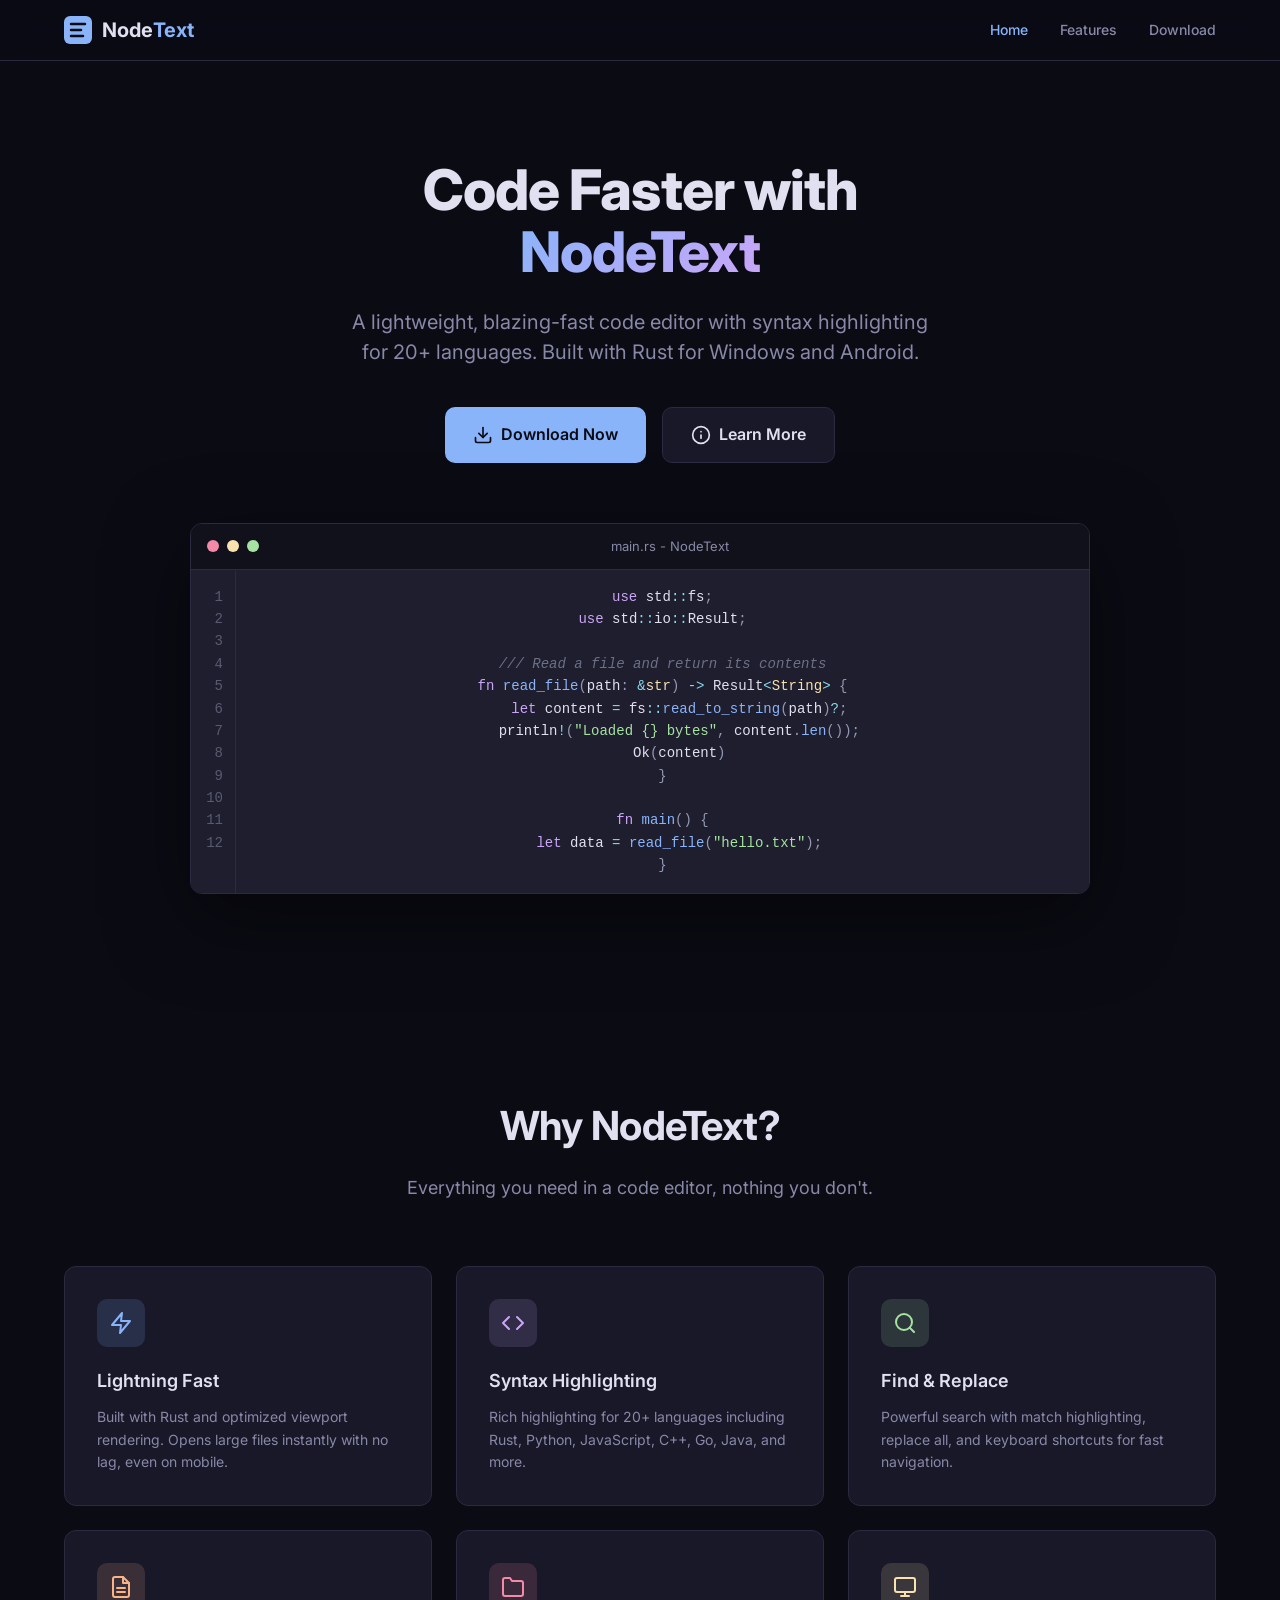
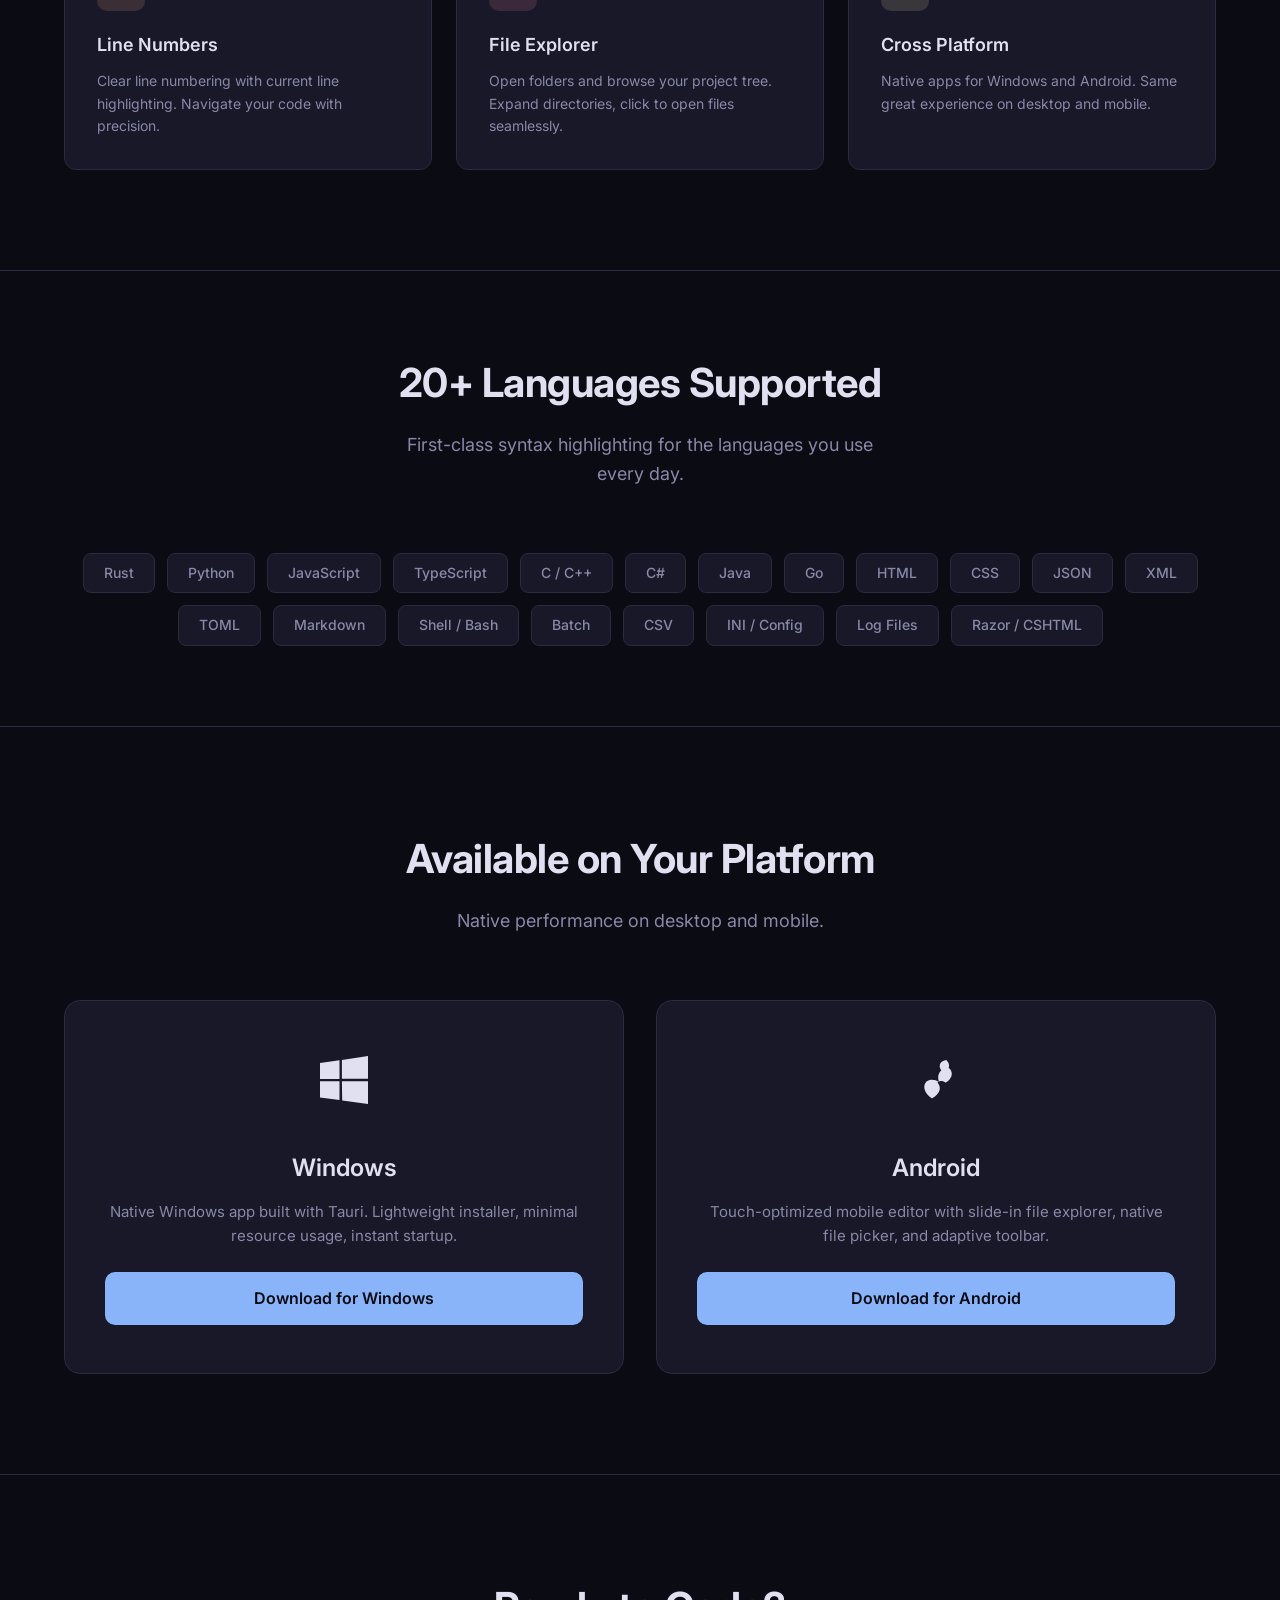
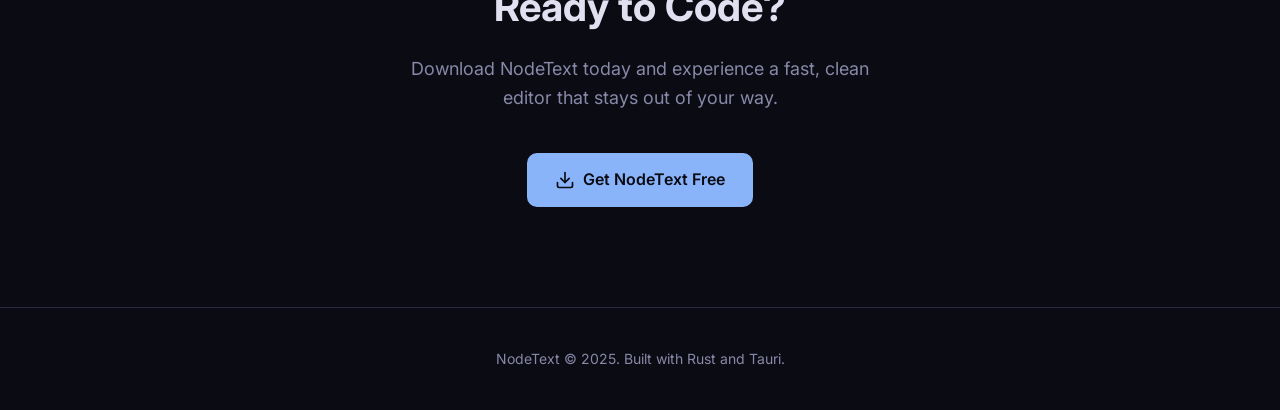
==== index.html @ 5e0522c5 "Add files via upload" ====
<!DOCTYPE html>
<html lang="en">
<head>
    <meta charset="UTF-8">
    <meta name="viewport" content="width=device-width, initial-scale=1.0">
    <title>NodeText - Lightweight Code Editor for Windows & Android</title>
    <meta name="description" content="NodeText is a fast, lightweight code editor with syntax highlighting, find & replace, word wrap, and file explorer. Available for Windows and Android.">
    <link rel="stylesheet" href="styles.css">
    <link rel="preconnect" href="https://fonts.googleapis.com">
    <link href="https://fonts.googleapis.com/css2?family=Inter:wght@400;500;600;700;800&display=swap" rel="stylesheet">
</head>
<body>
    <!-- Navigation -->
    <nav>
        <div class="container">
            <a href="index.html" class="nav-logo">
                <svg width="28" height="28" viewBox="0 0 28 28" fill="none"><rect width="28" height="28" rx="6" fill="#89b4fa"/><path d="M7 8h14M7 14h10M7 20h12" stroke="#0b0b14" stroke-width="2.5" stroke-linecap="round"/></svg>Node<span>Text</span>
            </a>
            <ul class="nav-links">
                <li><a href="index.html" class="active">Home</a></li>
                <li><a href="features.html">Features</a></li>
                <li><a href="download.html">Download</a></li>
            </ul>
        </div>
    </nav>

    <!-- Hero -->
    <section class="hero">
        <div class="container">
            <h1>Code Faster with<br><span class="highlight">NodeText</span></h1>
            <p>A lightweight, blazing-fast code editor with syntax highlighting for 20+ languages. Built with Rust for Windows and Android.</p>
            <div class="hero-buttons">
                <a href="download.html" class="btn btn-primary">
                    <svg viewBox="0 0 24 24" fill="none" stroke="currentColor" stroke-width="2" stroke-linecap="round" stroke-linejoin="round"><path d="M21 15v4a2 2 0 0 1-2 2H5a2 2 0 0 1-2-2v-4"/><polyline points="7 10 12 15 17 10"/><line x1="12" y1="15" x2="12" y2="3"/></svg>
                    Download Now
                </a>
                <a href="features.html" class="btn btn-secondary">
                    <svg viewBox="0 0 24 24" fill="none" stroke="currentColor" stroke-width="2" stroke-linecap="round" stroke-linejoin="round"><circle cx="12" cy="12" r="10"/><path d="M12 16v-4M12 8h.01"/></svg>
                    Learn More
                </a>
            </div>

            <!-- Editor Preview -->
            <div class="editor-preview">
                <div class="preview-titlebar">
                    <div class="preview-dot red"></div>
                    <div class="preview-dot yellow"></div>
                    <div class="preview-dot green"></div>
                    <span class="preview-title">main.rs - NodeText</span>
                </div>
                <div class="preview-body">
                    <div class="preview-lines">1<br>2<br>3<br>4<br>5<br>6<br>7<br>8<br>9<br>10<br>11<br>12</div>
                    <div class="preview-code">
<span class="kw">use</span> std<span class="op">::</span>fs<span class="pc">;</span><br>
<span class="kw">use</span> std<span class="op">::</span>io<span class="op">::</span>Result<span class="pc">;</span><br>
<br>
<span class="cm">/// Read a file and return its contents</span><br>
<span class="kw">fn</span> <span class="fn">read_file</span><span class="pc">(</span>path<span class="pc">:</span> <span class="op">&amp;</span><span class="ty">str</span><span class="pc">)</span> <span class="op">-&gt;</span> Result<span class="op">&lt;</span><span class="ty">String</span><span class="op">&gt;</span> <span class="pc">{</span><br>
&nbsp;&nbsp;&nbsp;&nbsp;<span class="kw">let</span> content <span class="op">=</span> fs<span class="op">::</span><span class="fn">read_to_string</span><span class="pc">(</span>path<span class="pc">)</span><span class="op">?</span><span class="pc">;</span><br>
&nbsp;&nbsp;&nbsp;&nbsp;println<span class="op">!</span><span class="pc">(</span><span class="str">"Loaded {} bytes"</span><span class="pc">,</span> content<span class="pc">.</span><span class="fn">len</span><span class="pc">())</span><span class="pc">;</span><br>
&nbsp;&nbsp;&nbsp;&nbsp;Ok<span class="pc">(</span>content<span class="pc">)</span><br>
<span class="pc">}</span><br>
<br>
<span class="kw">fn</span> <span class="fn">main</span><span class="pc">()</span> <span class="pc">{</span><br>
&nbsp;&nbsp;&nbsp;&nbsp;<span class="kw">let</span> data <span class="op">=</span> <span class="fn">read_file</span><span class="pc">(</span><span class="str">"hello.txt"</span><span class="pc">)</span><span class="pc">;</span><br>
<span class="pc">}</span>
                    </div>
                </div>
            </div>
        </div>
    </section>

    <!-- Features Overview -->
    <section class="features" id="features">
        <div class="container">
            <div class="section-header">
                <h2>Why NodeText?</h2>
                <p>Everything you need in a code editor, nothing you don't.</p>
            </div>
            <div class="features-grid">
                <div class="feature-card">
                    <div class="feature-icon blue">
                        <svg width="24" height="24" viewBox="0 0 24 24" fill="none" stroke="currentColor" stroke-width="2" stroke-linecap="round" stroke-linejoin="round"><polygon points="13 2 3 14 12 14 11 22 21 10 12 10 13 2"/></svg>
                    </div>
                    <h3>Lightning Fast</h3>
                    <p>Built with Rust and optimized viewport rendering. Opens large files instantly with no lag, even on mobile.</p>
                </div>
                <div class="feature-card">
                    <div class="feature-icon purple">
                        <svg width="24" height="24" viewBox="0 0 24 24" fill="none" stroke="currentColor" stroke-width="2" stroke-linecap="round" stroke-linejoin="round"><polyline points="16 18 22 12 16 6"/><polyline points="8 6 2 12 8 18"/></svg>
                    </div>
                    <h3>Syntax Highlighting</h3>
                    <p>Rich highlighting for 20+ languages including Rust, Python, JavaScript, C++, Go, Java, and more.</p>
                </div>
                <div class="feature-card">
                    <div class="feature-icon green">
                        <svg width="24" height="24" viewBox="0 0 24 24" fill="none" stroke="currentColor" stroke-width="2" stroke-linecap="round" stroke-linejoin="round"><circle cx="11" cy="11" r="8"/><line x1="21" y1="21" x2="16.65" y2="16.65"/></svg>
                    </div>
                    <h3>Find & Replace</h3>
                    <p>Powerful search with match highlighting, replace all, and keyboard shortcuts for fast navigation.</p>
                </div>
                <div class="feature-card">
                    <div class="feature-icon orange">
                        <svg width="24" height="24" viewBox="0 0 24 24" fill="none" stroke="currentColor" stroke-width="2" stroke-linecap="round" stroke-linejoin="round"><path d="M14 2H6a2 2 0 0 0-2 2v16a2 2 0 0 0 2 2h12a2 2 0 0 0 2-2V8z"/><polyline points="14 2 14 8 20 8"/><line x1="16" y1="13" x2="8" y2="13"/><line x1="16" y1="17" x2="8" y2="17"/></svg>
                    </div>
                    <h3>Line Numbers</h3>
                    <p>Clear line numbering with current line highlighting. Navigate your code with precision.</p>
                </div>
                <div class="feature-card">
                    <div class="feature-icon pink">
                        <svg width="24" height="24" viewBox="0 0 24 24" fill="none" stroke="currentColor" stroke-width="2" stroke-linecap="round" stroke-linejoin="round"><path d="M22 19a2 2 0 0 1-2 2H4a2 2 0 0 1-2-2V5a2 2 0 0 1 2-2h5l2 3h9a2 2 0 0 1 2 2z"/></svg>
                    </div>
                    <h3>File Explorer</h3>
                    <p>Open folders and browse your project tree. Expand directories, click to open files seamlessly.</p>
                </div>
                <div class="feature-card">
                    <div class="feature-icon yellow">
                        <svg width="24" height="24" viewBox="0 0 24 24" fill="none" stroke="currentColor" stroke-width="2" stroke-linecap="round" stroke-linejoin="round"><rect x="2" y="3" width="20" height="14" rx="2" ry="2"/><line x1="8" y1="21" x2="16" y2="21"/><line x1="12" y1="17" x2="12" y2="21"/></svg>
                    </div>
                    <h3>Cross Platform</h3>
                    <p>Native apps for Windows and Android. Same great experience on desktop and mobile.</p>
                </div>
            </div>
        </div>
    </section>

    <!-- Languages -->
    <section class="languages">
        <div class="container">
            <div class="section-header">
                <h2>20+ Languages Supported</h2>
                <p>First-class syntax highlighting for the languages you use every day.</p>
            </div>
            <div class="lang-tags">
                <span class="lang-tag">Rust</span>
                <span class="lang-tag">Python</span>
                <span class="lang-tag">JavaScript</span>
                <span class="lang-tag">TypeScript</span>
                <span class="lang-tag">C / C++</span>
                <span class="lang-tag">C#</span>
                <span class="lang-tag">Java</span>
                <span class="lang-tag">Go</span>
                <span class="lang-tag">HTML</span>
                <span class="lang-tag">CSS</span>
                <span class="lang-tag">JSON</span>
                <span class="lang-tag">XML</span>
                <span class="lang-tag">TOML</span>
                <span class="lang-tag">Markdown</span>
                <span class="lang-tag">Shell / Bash</span>
                <span class="lang-tag">Batch</span>
                <span class="lang-tag">CSV</span>
                <span class="lang-tag">INI / Config</span>
                <span class="lang-tag">Log Files</span>
                <span class="lang-tag">Razor / CSHTML</span>
            </div>
        </div>
    </section>

    <!-- Platforms -->
    <section class="platforms">
        <div class="container">
            <div class="section-header">
                <h2>Available on Your Platform</h2>
                <p>Native performance on desktop and mobile.</p>
            </div>
            <div class="platform-cards">
                <div class="platform-card">
                    <div class="icon">
                        <svg width="48" height="48" viewBox="0 0 24 24" fill="currentColor"><path d="M0 3.449L9.75 2.1v9.451H0m10.949-9.602L24 0v11.4H10.949M0 12.6h9.75v9.451L0 20.699M10.949 12.6H24V24l-12.9-1.801"/></svg>
                    </div>
                    <h3>Windows</h3>
                    <p>Native Windows app built with Tauri. Lightweight installer, minimal resource usage, instant startup.</p>
                    <a href="download.html" class="btn btn-primary">Download for Windows</a>
                </div>
                <div class="platform-card">
                    <div class="icon">
                        <svg width="48" height="48" viewBox="0 0 24 24" fill="currentColor"><path d="M17.523 2c-.477.01-.96.085-1.424.233-1.087.347-1.79.984-2.097 1.882a2.93 2.93 0 0 0 .007 1.882c.143.424.358.826.64 1.16-.355.36-.726.808-1.025 1.392-.59 1.15-.77 2.608-.135 4.483-1.24-.784-2.587-1.17-3.8-1.1-1.258.073-2.345.606-2.976 1.588-.63.98-.744 2.218-.265 3.544.47 1.303 1.528 2.7 3.255 3.96a.5.5 0 0 0 .575.012c1.486-.88 2.478-1.868 3.04-2.87.547-.977.685-1.96.502-2.836-.173-.83-.596-1.543-1.107-2.09.394-.373.87-.627 1.43-.723.7-.12 1.515.06 2.41.65a.5.5 0 0 0 .571-.007c1.363-.932 2.192-1.953 2.555-3.04.356-1.065.247-2.142-.265-3.044a.5.5 0 0 0-.036-.057c-.3-.41-.667-.715-1.065-.97.18-.485.26-.988.222-1.486-.065-.844-.437-1.652-1.162-2.2A3.028 3.028 0 0 0 17.523 2z"/></svg>
                    </div>
                    <h3>Android</h3>
                    <p>Touch-optimized mobile editor with slide-in file explorer, native file picker, and adaptive toolbar.</p>
                    <a href="download.html" class="btn btn-primary">Download for Android</a>
                </div>
            </div>
        </div>
    </section>

    <!-- CTA -->
    <section class="cta">
        <div class="container">
            <h2>Ready to Code?</h2>
            <p>Download NodeText today and experience a fast, clean editor that stays out of your way.</p>
            <a href="download.html" class="btn btn-primary">
                <svg viewBox="0 0 24 24" fill="none" stroke="currentColor" stroke-width="2" stroke-linecap="round" stroke-linejoin="round"><path d="M21 15v4a2 2 0 0 1-2 2H5a2 2 0 0 1-2-2v-4"/><polyline points="7 10 12 15 17 10"/><line x1="12" y1="15" x2="12" y2="3"/></svg>
                Get NodeText Free
            </a>
        </div>
    </section>

    <!-- Footer -->
    <footer>
        <div class="container">
            <p>NodeText &copy; 2025. Built with Rust and Tauri.</p>
        </div>
    </footer>
</body>
</html>
---- styles.css ----
* {
    margin: 0;
    padding: 0;
    box-sizing: border-box;
}

:root {
    --bg: #0b0b14;
    --surface: #12121f;
    --card: #181828;
    --border: #2a2a40;
    --text: #e0e0f0;
    --text-dim: #8888a8;
    --accent: #89b4fa;
    --accent-hover: #a8ccff;
    --green: #a6e3a1;
    --purple: #cba6f7;
    --orange: #fab387;
    --pink: #f38ba8;
    --yellow: #f9e2af;
    --font: 'Inter', -apple-system, BlinkMacSystemFont, 'Segoe UI', sans-serif;
    --mono: 'Cascadia Code', 'Fira Code', 'JetBrains Mono', 'Consolas', monospace;
}

html {
    scroll-behavior: smooth;
}

body {
    background: var(--bg);
    color: var(--text);
    font-family: var(--font);
    line-height: 1.6;
    -webkit-font-smoothing: antialiased;
}

a {
    color: var(--accent);
    text-decoration: none;
    transition: color 0.2s;
}

a:hover {
    color: var(--accent-hover);
}

/* Navigation */
nav {
    position: fixed;
    top: 0;
    left: 0;
    right: 0;
    z-index: 100;
    background: rgba(11, 11, 20, 0.85);
    backdrop-filter: blur(12px);
    -webkit-backdrop-filter: blur(12px);
    border-bottom: 1px solid var(--border);
}

nav .container {
    display: flex;
    align-items: center;
    justify-content: space-between;
    padding: 0 24px;
    height: 60px;
    max-width: 1200px;
    margin: 0 auto;
}

.nav-logo {
    display: flex;
    align-items: center;
    font-size: 20px;
    font-weight: 700;
    color: var(--text);
}

.nav-logo svg {
    margin-right: 10px;
}

.nav-logo span {
    color: var(--accent);
}

.nav-links {
    display: flex;
    align-items: center;
    gap: 32px;
    list-style: none;
}

.nav-links a {
    color: var(--text-dim);
    font-size: 14px;
    font-weight: 500;
    transition: color 0.2s;
}

.nav-links a:hover {
    color: var(--text);
}

.nav-links a.active {
    color: var(--accent);
}

/* Container */
.container {
    max-width: 1200px;
    margin: 0 auto;
    padding: 0 24px;
}

/* Hero */
.hero {
    padding: 160px 0 100px;
    text-align: center;
}

.hero h1 {
    font-size: 56px;
    font-weight: 800;
    line-height: 1.1;
    margin-bottom: 24px;
    letter-spacing: -1px;
}

.hero h1 .highlight {
    background: linear-gradient(135deg, var(--accent), var(--purple));
    -webkit-background-clip: text;
    -webkit-text-fill-color: transparent;
    background-clip: text;
}

.hero p {
    font-size: 20px;
    color: var(--text-dim);
    max-width: 600px;
    margin: 0 auto 40px;
    line-height: 1.5;
}

.hero-buttons {
    display: flex;
    gap: 16px;
    justify-content: center;
    flex-wrap: wrap;
}

.btn {
    display: inline-flex;
    align-items: center;
    gap: 8px;
    padding: 14px 28px;
    border-radius: 10px;
    font-size: 16px;
    font-weight: 600;
    cursor: pointer;
    transition: all 0.2s;
    border: none;
    text-decoration: none;
}

.btn-primary {
    background: var(--accent);
    color: #0b0b14;
}

.btn-primary:hover {
    background: var(--accent-hover);
    color: #0b0b14;
    transform: translateY(-2px);
    box-shadow: 0 8px 24px rgba(137, 180, 250, 0.3);
}

.btn-secondary {
    background: var(--card);
    color: var(--text);
    border: 1px solid var(--border);
}

.btn-secondary:hover {
    border-color: var(--accent);
    color: var(--accent);
    transform: translateY(-2px);
}

.btn svg {
    width: 20px;
    height: 20px;
}

/* Editor Preview */
.editor-preview {
    max-width: 900px;
    margin: 60px auto 0;
    border-radius: 12px;
    overflow: hidden;
    border: 1px solid var(--border);
    box-shadow: 0 24px 80px rgba(0, 0, 0, 0.5);
}

.preview-titlebar {
    display: flex;
    align-items: center;
    gap: 8px;
    padding: 12px 16px;
    background: #11111b;
    border-bottom: 1px solid var(--border);
}

.preview-dot {
    width: 12px;
    height: 12px;
    border-radius: 50%;
}

.preview-dot.red { background: #f38ba8; }
.preview-dot.yellow { background: #f9e2af; }
.preview-dot.green { background: #a6e3a1; }

.preview-title {
    flex: 1;
    text-align: center;
    font-size: 13px;
    color: var(--text-dim);
}

.preview-body {
    display: flex;
    background: #1e1e2e;
    min-height: 300px;
}

.preview-lines {
    padding: 16px 12px 16px 8px;
    text-align: right;
    color: #585b70;
    font-family: var(--mono);
    font-size: 14px;
    line-height: 1.6;
    user-select: none;
    border-right: 1px solid var(--border);
    min-width: 45px;
}

.preview-code {
    flex: 1;
    padding: 16px;
    font-family: var(--mono);
    font-size: 14px;
    line-height: 1.6;
    overflow-x: auto;
}

.preview-code .kw { color: var(--purple); }
.preview-code .fn { color: var(--accent); }
.preview-code .str { color: var(--green); }
.preview-code .num { color: var(--orange); }
.preview-code .cm { color: #6c7086; font-style: italic; }
.preview-code .ty { color: var(--yellow); }
.preview-code .op { color: #89dceb; }
.preview-code .pc { color: #9399b2; }

/* Features Section */
.features {
    padding: 100px 0;
}

.section-header {
    text-align: center;
    margin-bottom: 64px;
}

.section-header h2 {
    font-size: 40px;
    font-weight: 700;
    margin-bottom: 16px;
    letter-spacing: -0.5px;
}

.section-header p {
    font-size: 18px;
    color: var(--text-dim);
    max-width: 500px;
    margin: 0 auto;
}

.features-grid {
    display: grid;
    grid-template-columns: repeat(3, 1fr);
    gap: 24px;
}

.feature-card {
    background: var(--card);
    border: 1px solid var(--border);
    border-radius: 12px;
    padding: 32px;
    transition: all 0.3s;
}

.feature-card:hover {
    border-color: var(--accent);
    transform: translateY(-4px);
    box-shadow: 0 12px 40px rgba(137, 180, 250, 0.1);
}

.feature-icon {
    width: 48px;
    height: 48px;
    border-radius: 10px;
    display: flex;
    align-items: center;
    justify-content: center;
    margin-bottom: 20px;
    font-size: 24px;
}

.feature-icon.blue { background: rgba(137, 180, 250, 0.15); color: var(--accent); }
.feature-icon.green { background: rgba(166, 227, 161, 0.15); color: var(--green); }
.feature-icon.purple { background: rgba(203, 166, 247, 0.15); color: var(--purple); }
.feature-icon.orange { background: rgba(250, 179, 135, 0.15); color: var(--orange); }
.feature-icon.pink { background: rgba(243, 139, 168, 0.15); color: var(--pink); }
.feature-icon.yellow { background: rgba(249, 226, 175, 0.15); color: var(--yellow); }

.feature-card h3 {
    font-size: 18px;
    font-weight: 600;
    margin-bottom: 10px;
}

.feature-card p {
    font-size: 14px;
    color: var(--text-dim);
    line-height: 1.6;
}

/* Languages Section */
.languages {
    padding: 80px 0;
    border-top: 1px solid var(--border);
}

.lang-tags {
    display: flex;
    flex-wrap: wrap;
    gap: 12px;
    justify-content: center;
    margin-top: 40px;
}

.lang-tag {
    padding: 8px 20px;
    background: var(--card);
    border: 1px solid var(--border);
    border-radius: 8px;
    font-size: 14px;
    font-weight: 500;
    color: var(--text-dim);
    transition: all 0.2s;
}

.lang-tag:hover {
    border-color: var(--accent);
    color: var(--accent);
}

/* Platforms Section */
.platforms {
    padding: 100px 0;
    border-top: 1px solid var(--border);
}

.platform-cards {
    display: grid;
    grid-template-columns: repeat(2, 1fr);
    gap: 32px;
    margin-top: 48px;
}

.platform-card {
    background: var(--card);
    border: 1px solid var(--border);
    border-radius: 16px;
    padding: 48px 40px;
    text-align: center;
    transition: all 0.3s;
}

.platform-card:hover {
    border-color: var(--accent);
    box-shadow: 0 12px 40px rgba(137, 180, 250, 0.1);
}

.platform-card .icon {
    font-size: 48px;
    margin-bottom: 24px;
}

.platform-card h3 {
    font-size: 24px;
    font-weight: 600;
    margin-bottom: 12px;
}

.platform-card p {
    color: var(--text-dim);
    font-size: 15px;
    margin-bottom: 24px;
    line-height: 1.6;
}

.platform-card .btn {
    width: 100%;
    justify-content: center;
}

/* CTA Section */
.cta {
    padding: 100px 0;
    text-align: center;
    border-top: 1px solid var(--border);
}

.cta h2 {
    font-size: 40px;
    font-weight: 700;
    margin-bottom: 16px;
}

.cta p {
    font-size: 18px;
    color: var(--text-dim);
    margin-bottom: 40px;
    max-width: 500px;
    margin-left: auto;
    margin-right: auto;
}

/* Footer */
footer {
    padding: 40px 0;
    border-top: 1px solid var(--border);
    text-align: center;
}

footer p {
    font-size: 14px;
    color: var(--text-dim);
}

footer a {
    color: var(--text-dim);
}

footer a:hover {
    color: var(--accent);
}

/* Responsive */
@media (max-width: 768px) {
    .hero h1 {
        font-size: 36px;
    }

    .hero p {
        font-size: 16px;
    }

    .features-grid {
        grid-template-columns: 1fr;
    }

    .platform-cards {
        grid-template-columns: 1fr;
    }

    .nav-links {
        gap: 20px;
    }

    .section-header h2 {
        font-size: 28px;
    }

    .editor-preview {
        margin: 40px 16px 0;
    }

    .preview-code {
        font-size: 12px;
    }
}

@media (max-width: 480px) {
    .hero h1 {
        font-size: 28px;
    }

    .nav-links {
        display: none;
    }

    .hero-buttons {
        flex-direction: column;
        align-items: center;
    }

    .btn {
        width: 100%;
        justify-content: center;
    }
}
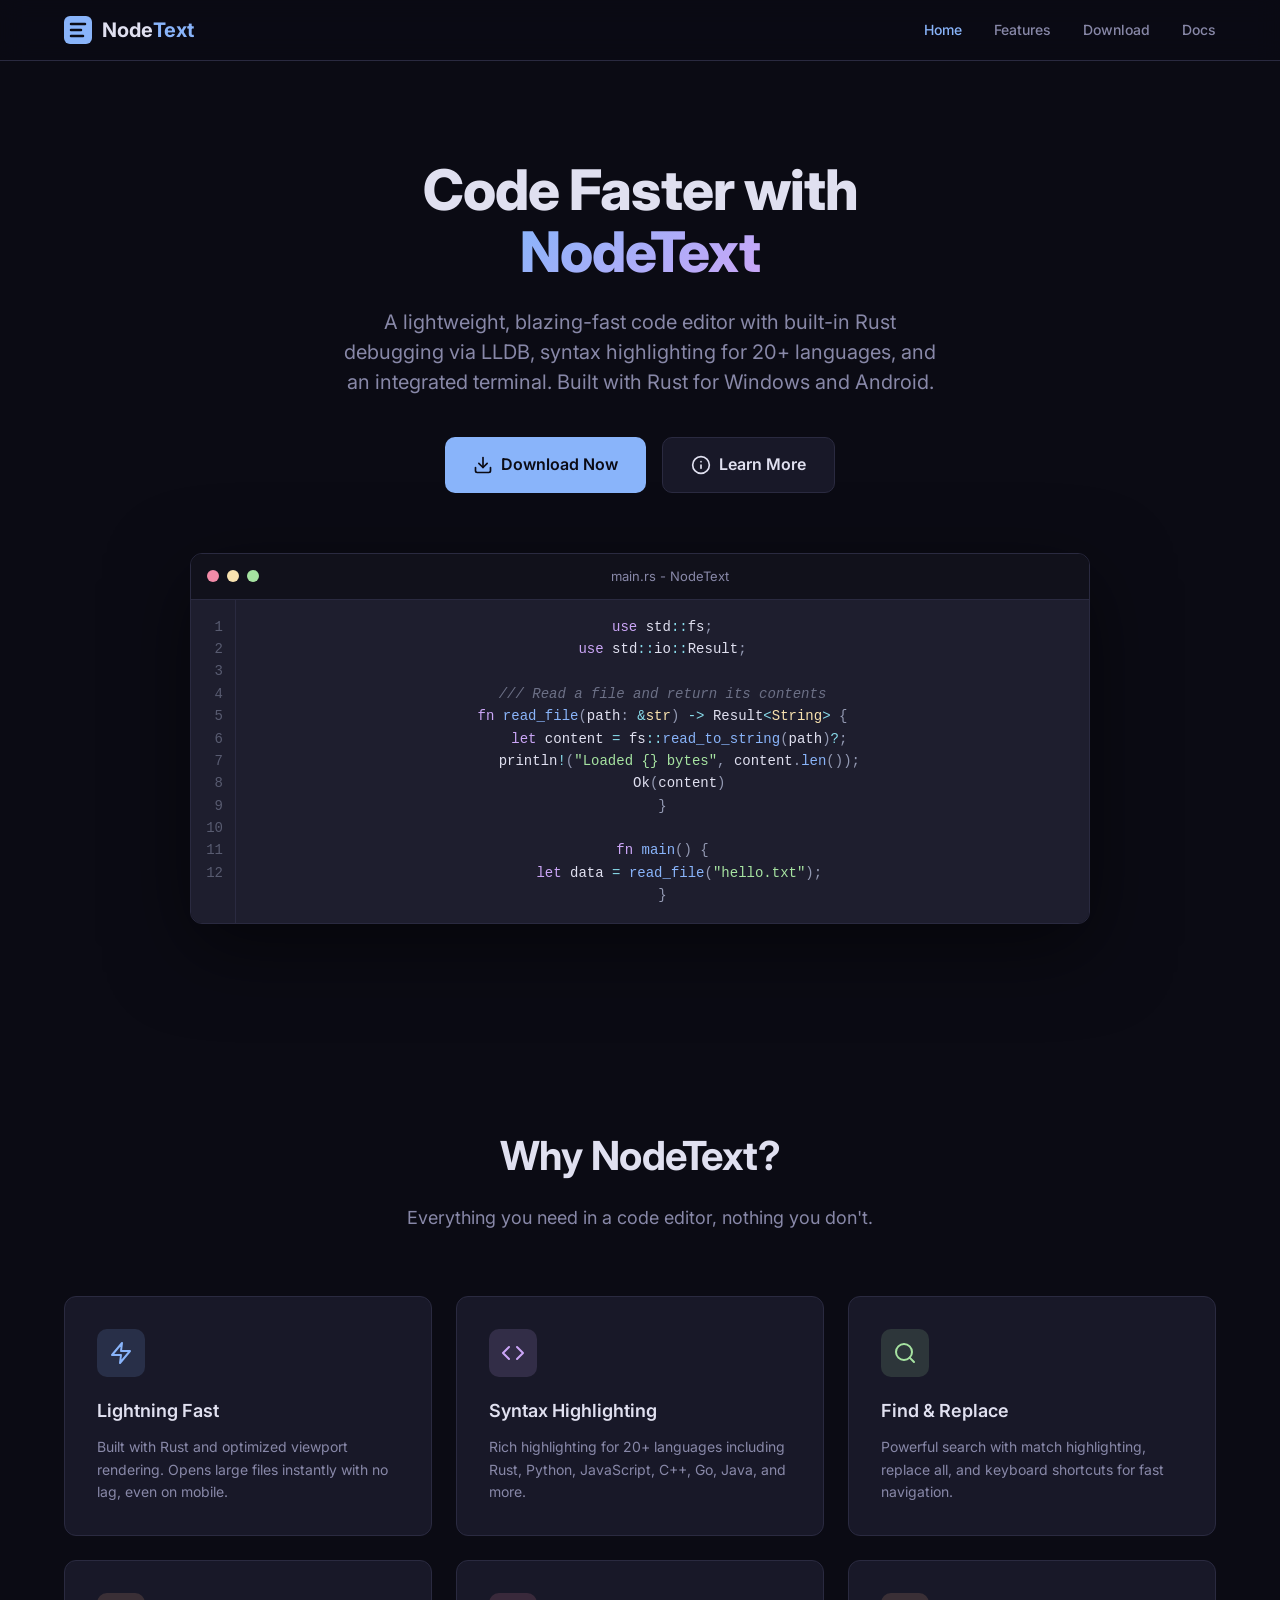
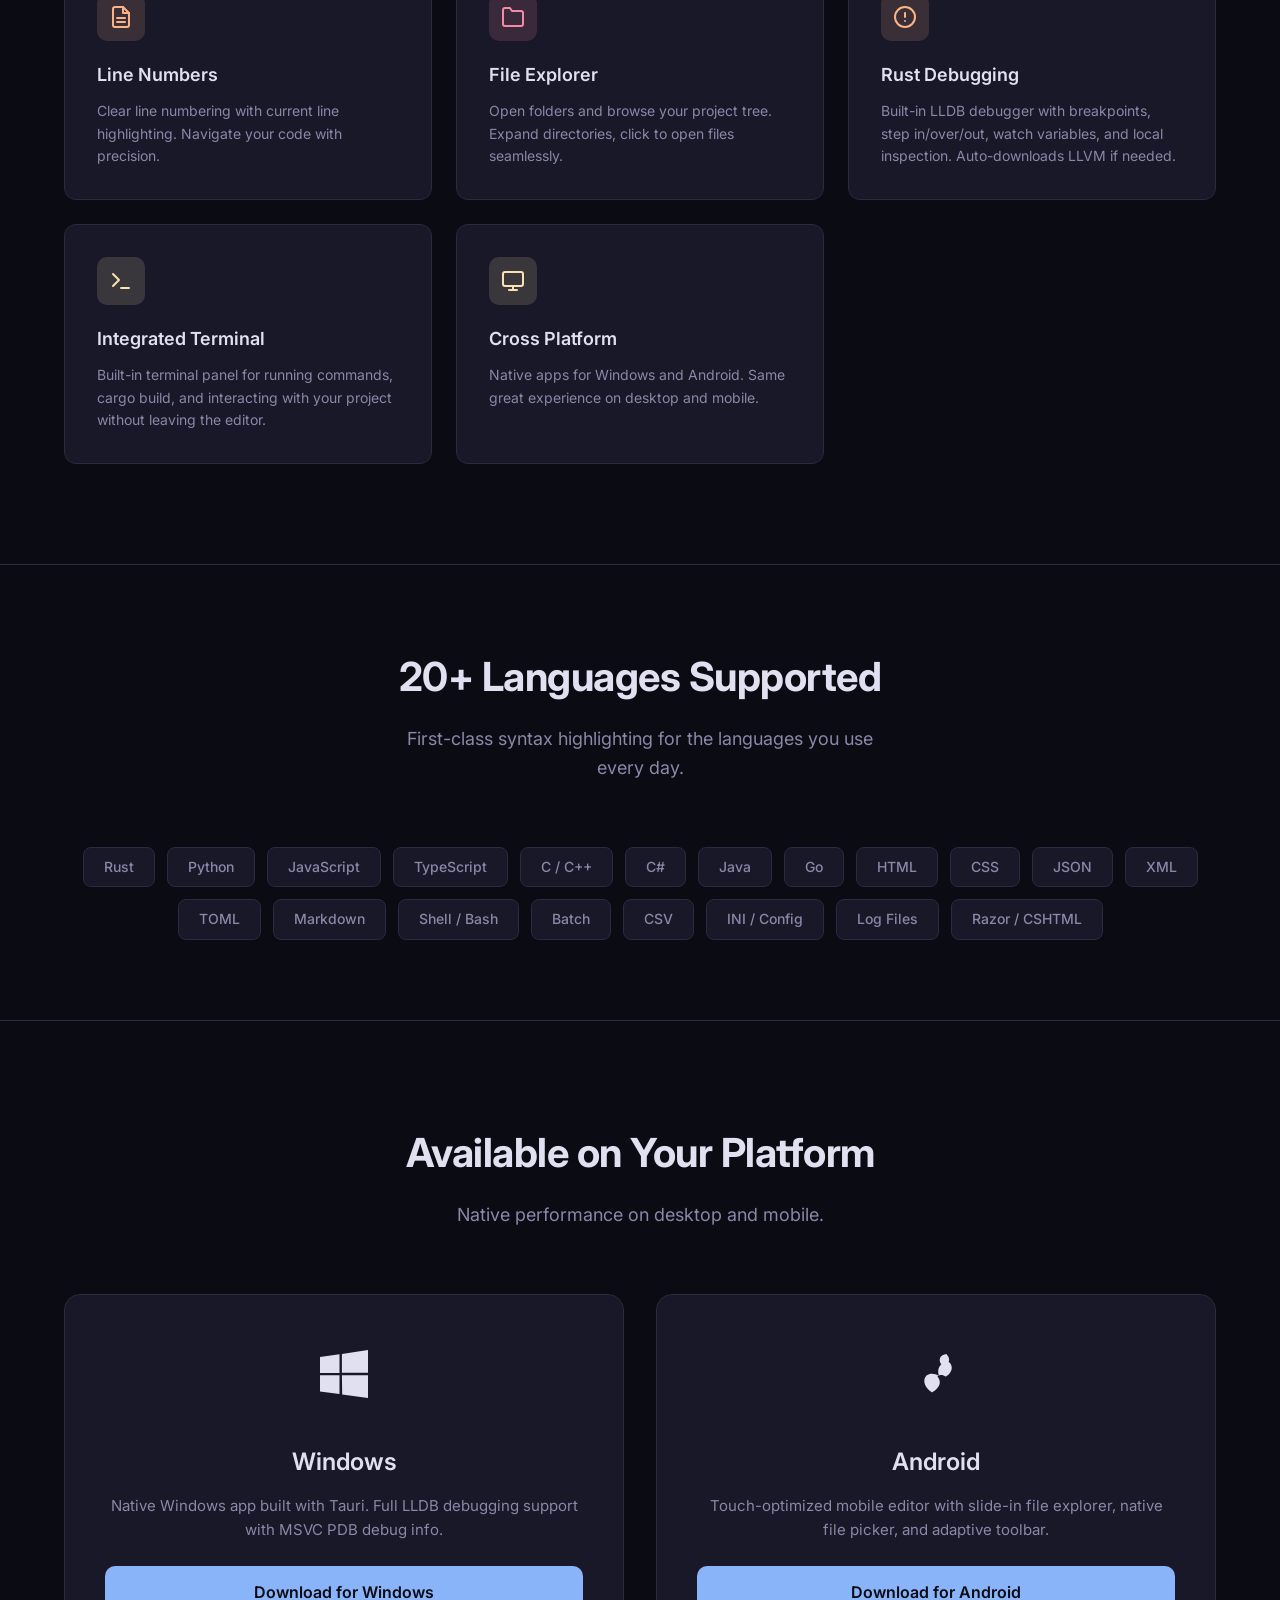
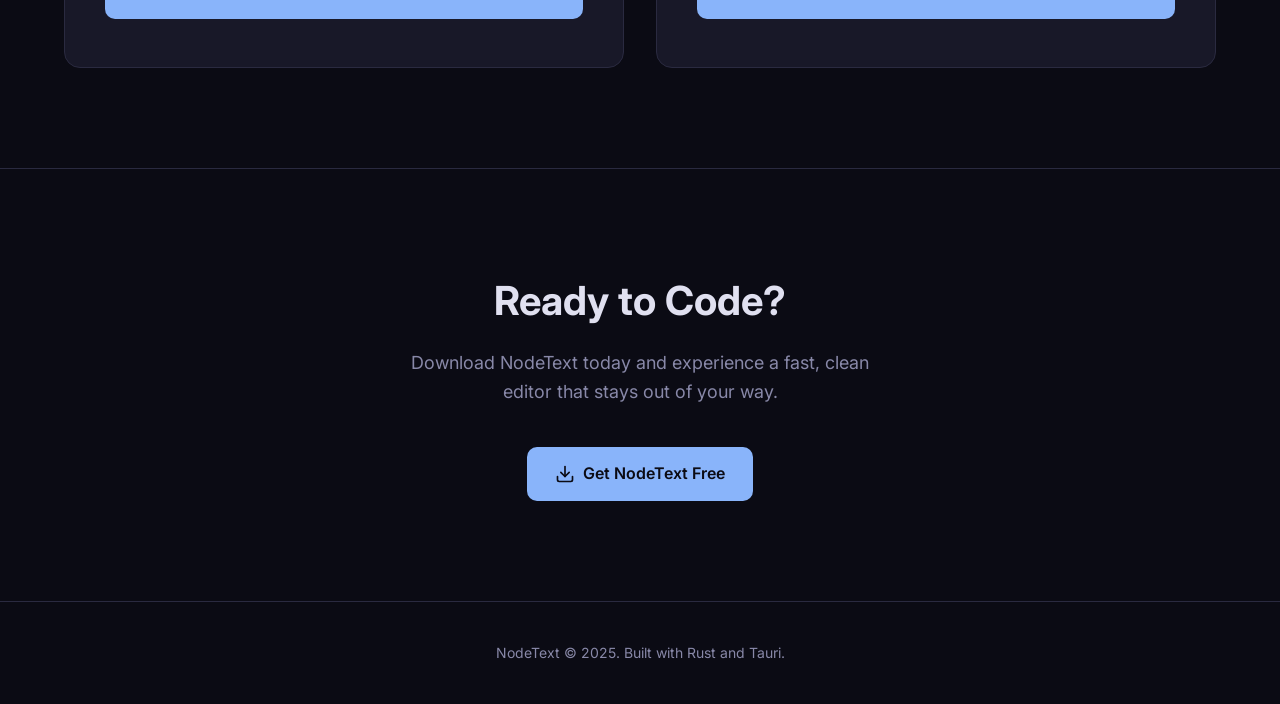
==== commit d5048cfa: "Add files via upload" ====
--- a/index.html
+++ b/index.html
@@ -3,8 +3,8 @@
 <head>
     <meta charset="UTF-8">
     <meta name="viewport" content="width=device-width, initial-scale=1.0">
-    <title>NodeText - Lightweight Code Editor for Windows & Android</title>
-    <meta name="description" content="NodeText is a fast, lightweight code editor with syntax highlighting, find & replace, word wrap, and file explorer. Available for Windows and Android.">
+    <title>NodeText - Code Editor with Rust Debugging for Windows & Android</title>
+    <meta name="description" content="NodeText is a fast, lightweight code editor with built-in Rust debugging via LLDB, syntax highlighting, integrated terminal, and file explorer. Available for Windows and Android.">
     <link rel="stylesheet" href="styles.css">
     <link rel="preconnect" href="https://fonts.googleapis.com">
     <link href="https://fonts.googleapis.com/css2?family=Inter:wght@400;500;600;700;800&display=swap" rel="stylesheet">
@@ -20,6 +20,7 @@
                 <li><a href="index.html" class="active">Home</a></li>
                 <li><a href="features.html">Features</a></li>
                 <li><a href="download.html">Download</a></li>
+                <li><a href="Documentation/index.html">Docs</a></li>
             </ul>
         </div>
     </nav>
@@ -28,7 +29,7 @@
     <section class="hero">
         <div class="container">
             <h1>Code Faster with<br><span class="highlight">NodeText</span></h1>
-            <p>A lightweight, blazing-fast code editor with syntax highlighting for 20+ languages. Built with Rust for Windows and Android.</p>
+            <p>A lightweight, blazing-fast code editor with built-in Rust debugging via LLDB, syntax highlighting for 20+ languages, and an integrated terminal. Built with Rust for Windows and Android.</p>
             <div class="hero-buttons">
                 <a href="download.html" class="btn btn-primary">
                     <svg viewBox="0 0 24 24" fill="none" stroke="currentColor" stroke-width="2" stroke-linecap="round" stroke-linejoin="round"><path d="M21 15v4a2 2 0 0 1-2 2H5a2 2 0 0 1-2-2v-4"/><polyline points="7 10 12 15 17 10"/><line x1="12" y1="15" x2="12" y2="3"/></svg>
@@ -112,6 +113,20 @@
                     </div>
                     <h3>File Explorer</h3>
                     <p>Open folders and browse your project tree. Expand directories, click to open files seamlessly.</p>
+                </div>
+                <div class="feature-card">
+                    <div class="feature-icon orange">
+                        <svg width="24" height="24" viewBox="0 0 24 24" fill="none" stroke="currentColor" stroke-width="2" stroke-linecap="round" stroke-linejoin="round"><circle cx="12" cy="12" r="10"/><line x1="12" y1="8" x2="12" y2="12"/><line x1="12" y1="16" x2="12.01" y2="16"/></svg>
+                    </div>
+                    <h3>Rust Debugging</h3>
+                    <p>Built-in LLDB debugger with breakpoints, step in/over/out, watch variables, and local inspection. Auto-downloads LLVM if needed.</p>
+                </div>
+                <div class="feature-card">
+                    <div class="feature-icon yellow">
+                        <svg width="24" height="24" viewBox="0 0 24 24" fill="none" stroke="currentColor" stroke-width="2" stroke-linecap="round" stroke-linejoin="round"><polyline points="4 17 10 11 4 5"/><line x1="12" y1="19" x2="20" y2="19"/></svg>
+                    </div>
+                    <h3>Integrated Terminal</h3>
+                    <p>Built-in terminal panel for running commands, cargo build, and interacting with your project without leaving the editor.</p>
                 </div>
                 <div class="feature-card">
                     <div class="feature-icon yellow">
@@ -169,9 +184,19 @@
                         <svg width="48" height="48" viewBox="0 0 24 24" fill="currentColor"><path d="M0 3.449L9.75 2.1v9.451H0m10.949-9.602L24 0v11.4H10.949M0 12.6h9.75v9.451L0 20.699M10.949 12.6H24V24l-12.9-1.801"/></svg>
                     </div>
                     <h3>Windows</h3>
-                    <p>Native Windows app built with Tauri. Lightweight installer, minimal resource usage, instant startup.</p>
+                    <p>Native Windows app built with Tauri. Full LLDB debugging support with MSVC PDB debug info.</p>
                     <a href="download.html" class="btn btn-primary">Download for Windows</a>
                 </div>
+                <!--
+                <div class="platform-card">
+                    <div class="icon">
+                        <svg width="48" height="48" viewBox="0 0 24 24" fill="currentColor"><path d="M12.503 0c-.155 0-.315.023-.473.068C9.77.752 8.86 3.3 10.285 5.206c.191.255.408.485.646.69-.76.852-1.344 1.832-1.573 2.956-.32 1.572.076 3.22 1.183 4.38-.756.51-1.326 1.257-1.613 2.14-.476 1.462-.085 3.1 1.004 4.202 1.089 1.1 2.705 1.437 4.133.89.915-.35 1.672-1.06 2.09-1.92.474.206.995.317 1.523.317 2.21 0 4-1.79 4-4 0-1.172-.504-2.227-1.309-2.96.548-.876.826-1.894.792-2.93-.063-1.88-1.243-3.547-3.013-4.248.1-.547.12-1.11.047-1.673-.233-1.79-1.6-3.217-3.383-3.504A3.94 3.94 0 0 0 12.503 0zM10 19.998c-.95.006-1.908.267-2.765.787C5.245 22.062 4 24 4 24H0s1.065-2.468 2.802-4.142C4.34 18.333 6.32 17.306 8.493 17c.443-.062.89-.086 1.335-.072a5.96 5.96 0 0 0 .172 3.07z"/></svg>
+                    </div>
+                    <h3>Linux</h3>
+                    <p>Native Linux app with LLDB debugging. Auto-downloads LLVM or uses your system's lldb installation.</p>
+                    <a href="download.html" class="btn btn-primary">Download for Linux</a>
+                </div>
+                -->
                 <div class="platform-card">
                     <div class="icon">
                         <svg width="48" height="48" viewBox="0 0 24 24" fill="currentColor"><path d="M17.523 2c-.477.01-.96.085-1.424.233-1.087.347-1.79.984-2.097 1.882a2.93 2.93 0 0 0 .007 1.882c.143.424.358.826.64 1.16-.355.36-.726.808-1.025 1.392-.59 1.15-.77 2.608-.135 4.483-1.24-.784-2.587-1.17-3.8-1.1-1.258.073-2.345.606-2.976 1.588-.63.98-.744 2.218-.265 3.544.47 1.303 1.528 2.7 3.255 3.96a.5.5 0 0 0 .575.012c1.486-.88 2.478-1.868 3.04-2.87.547-.977.685-1.96.502-2.836-.173-.83-.596-1.543-1.107-2.09.394-.373.87-.627 1.43-.723.7-.12 1.515.06 2.41.65a.5.5 0 0 0 .571-.007c1.363-.932 2.192-1.953 2.555-3.04.356-1.065.247-2.142-.265-3.044a.5.5 0 0 0-.036-.057c-.3-.41-.667-.715-1.065-.97.18-.485.26-.988.222-1.486-.065-.844-.437-1.652-1.162-2.2A3.028 3.028 0 0 0 17.523 2z"/></svg>
